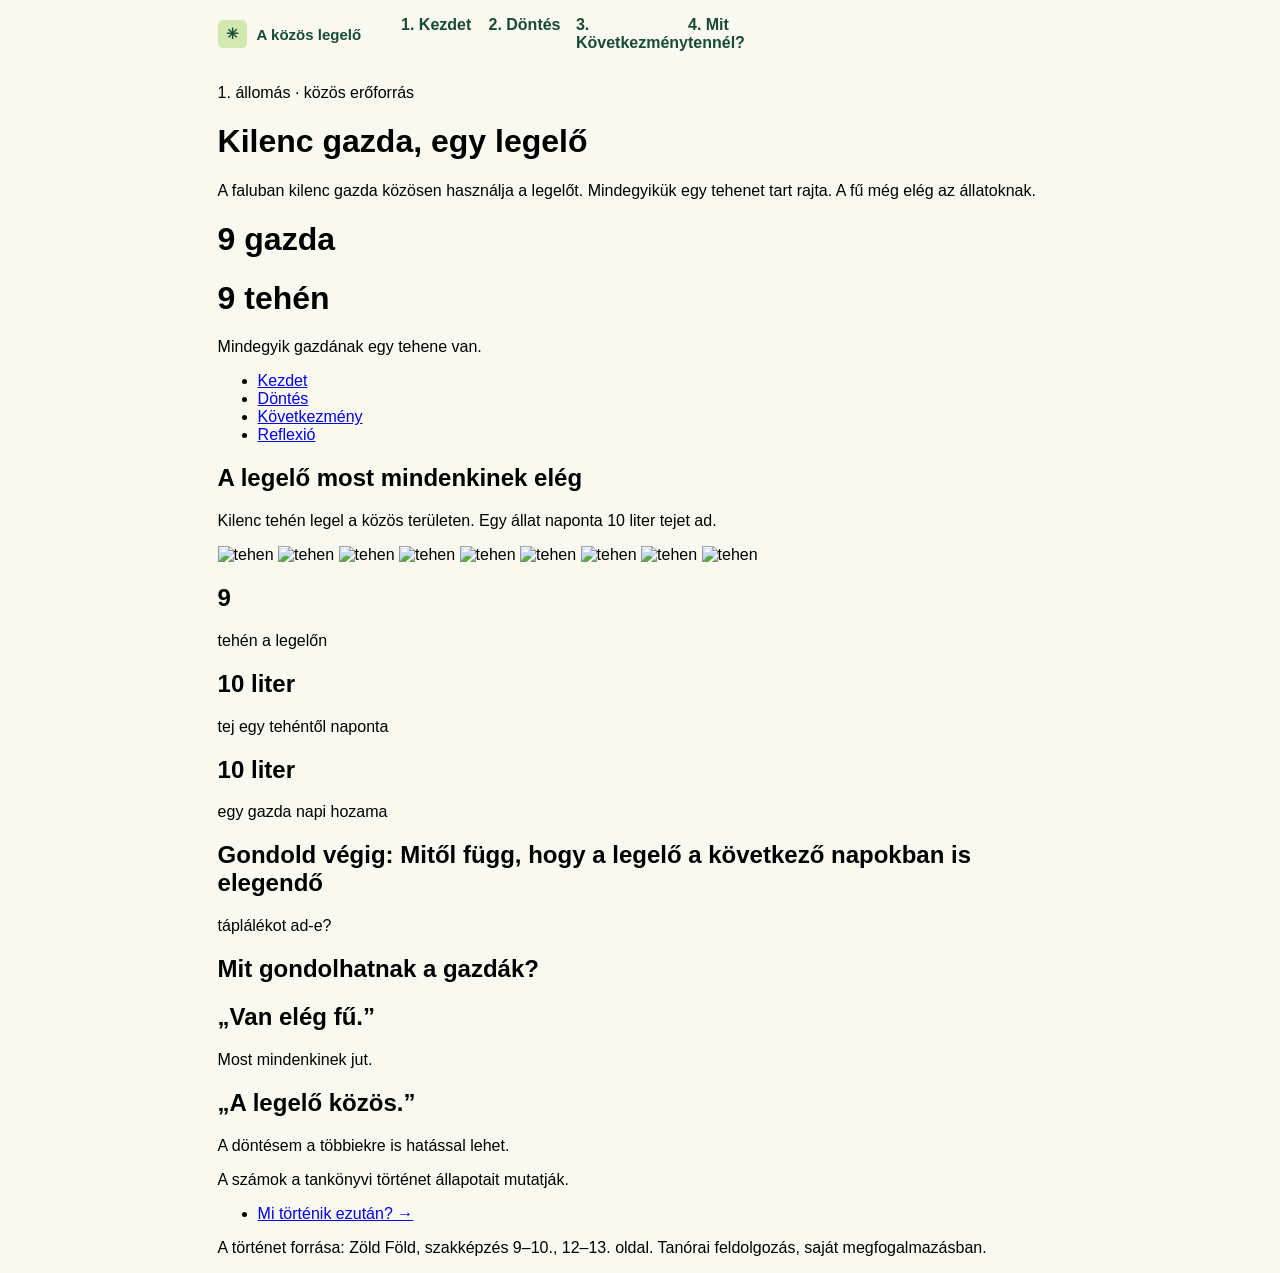
==== index.html @ 90d1ca0c "kesz orai" ====
<!DOCTYPE html>
<html lang="en">

<head>
    <meta charset="UTF-8">
    <meta name="viewport" content="width=device-width, initial-scale=1.0">
    <title>Biró Botond</title>
    <link rel="stylesheet" href="style.css">
</head>

<body>
    <main>
        <nav class="elsonav">
            <div>
                <h1>✳</h1>
                <h2>A közös legelő</h2>
            </div>
            <ul>
                <li><a href="index.html">1. Kezdet</a></li>
                <li><a href="dontes.html">2. Döntés</a></li>
                <li><a href="kovetkezmeny.html">3. Következmény</a></li>
                <li><a href="reflexio.html">4. Mit tennél?</a></li>
            </ul>
        </nav>
        <header>
            <p>1. állomás · közös erőforrás</p>
            <h1>Kilenc gazda, egy legelő</h1>
            <p>A faluban kilenc gazda közösen használja a legelőt. Mindegyikük egy tehenet tart rajta. A fű még elég az
                állatoknak.</p>
            <div>
                <h1>9 gazda</h1>
                <h1>9 tehén</h1>
                <p>Mindegyik gazdának egy tehene van.</p>
            </div>
        </header>
        <nav class="masodiknav">
            <ul>
                <li><a href="index.html">Kezdet</a></li>
                <li><a href="dontes.html">Döntés</a></li>
                <li><a href="kovetkezmeny.html">Következmény</a></li>
                <li><a href="reflexio.html">Reflexió</a></li>
            </ul>
        </nav>
        <article>
            <h1>A legelő most mindenkinek elég</h1>
            <p>Kilenc tehén legel a közös területen. Egy állat naponta 10 liter tejet ad.
            </p>
            <div>
                <img src="assets/tehen.svg" alt="tehen">
                <img src="assets/tehen.svg" alt="tehen">
                <img src="assets/tehen.svg" alt="tehen">
                <img src="assets/tehen.svg" alt="tehen">
                <img src="assets/tehen.svg" alt="tehen">
                <img src="assets/tehen.svg" alt="tehen">
                <img src="assets/tehen.svg" alt="tehen">
                <img src="assets/tehen.svg" alt="tehen">
                <img src="assets/tehen.svg" alt="tehen">
            </div>
            <div>
                <h1>9</h1>
                <p>tehén a legelőn</p>
            </div>
            <div>
                <h1>10 liter</h1>
                <p>tej egy tehéntől naponta</p>
            </div>
            <div>
                <h1>10 liter</h1>
                <p>egy gazda napi hozama</p>
            </div>
            <div>
                <h1>Gondold végig: Mitől függ, hogy a legelő a következő napokban is elegendő </h1>
                <p>táplálékot ad-e?</p>
            </div>
        </article>
        <aside>
            <h1>Mit gondolhatnak a gazdák?</h1>
            <div>
                <h1>„Van elég fű.”</h1>
                <p>Most mindenkinek jut.</p>
            </div>
            <div>
                <h1>„A legelő közös.”</h1>
                <p>A döntésem a többiekre is hatással lehet.</p>
            </div>
        </aside>
        <nav>
            <p>A számok a tankönyvi történet állapotait mutatják.</p>
            <ul>
                <li><a href="kovetkezmeny.html">Mi történik ezután? →</a></li>
            </ul>
        </nav>
        <footer>
            <p>A történet forrása: Zöld Föld, szakképzés 9–10., 12–13. oldal. Tanórai feldolgozás, saját
                megfogalmazásban.
            </p>
        </footer>
    </main>
</body>

</html>
---- style.css ----
*{
    box-sizing: border-box;
}

:root {
    --lightgreen: #D3E8B0;
    --ink: #24372d;
    --green: #2c6e50;
    --dark: #174b38;
    --mint: #e8f3df;
    --cream: #F9F9F0;
    --line: #d6e1d1;
    --orange: #d77939;
    --white: #fff;
  }

body{
    background-color: var(--cream);
    max-width: 66vw;
    margin: auto;
    font-family: "Segoe UI", Tahoma, Geneva, Verdana, sans-serif;
}

.elsonav{
    display: flex;
}

.elsonav div{
    display: flex;
    align-items: center;
    color: var(--dark);
    gap: 10px;
}

.elsonav div h1{
    background-color: var(--lightgreen);
    font-size: 15px;
    font-weight: bold;
    padding: 5px 8px 5px 8px;
    border-radius: 5px;
}

.elsonav div h2{
    font-size: 15px;
    font-weight: bold;
}

.elsonav ul{
    list-style: none;
    color: var(--dark);
    display: flex;
}

.elsonav ul li{
    flex: 0 1 300px;
}

.elsonav li a{
    text-decoration: none;
    color: var(--dark);
    font-weight: bold;
}
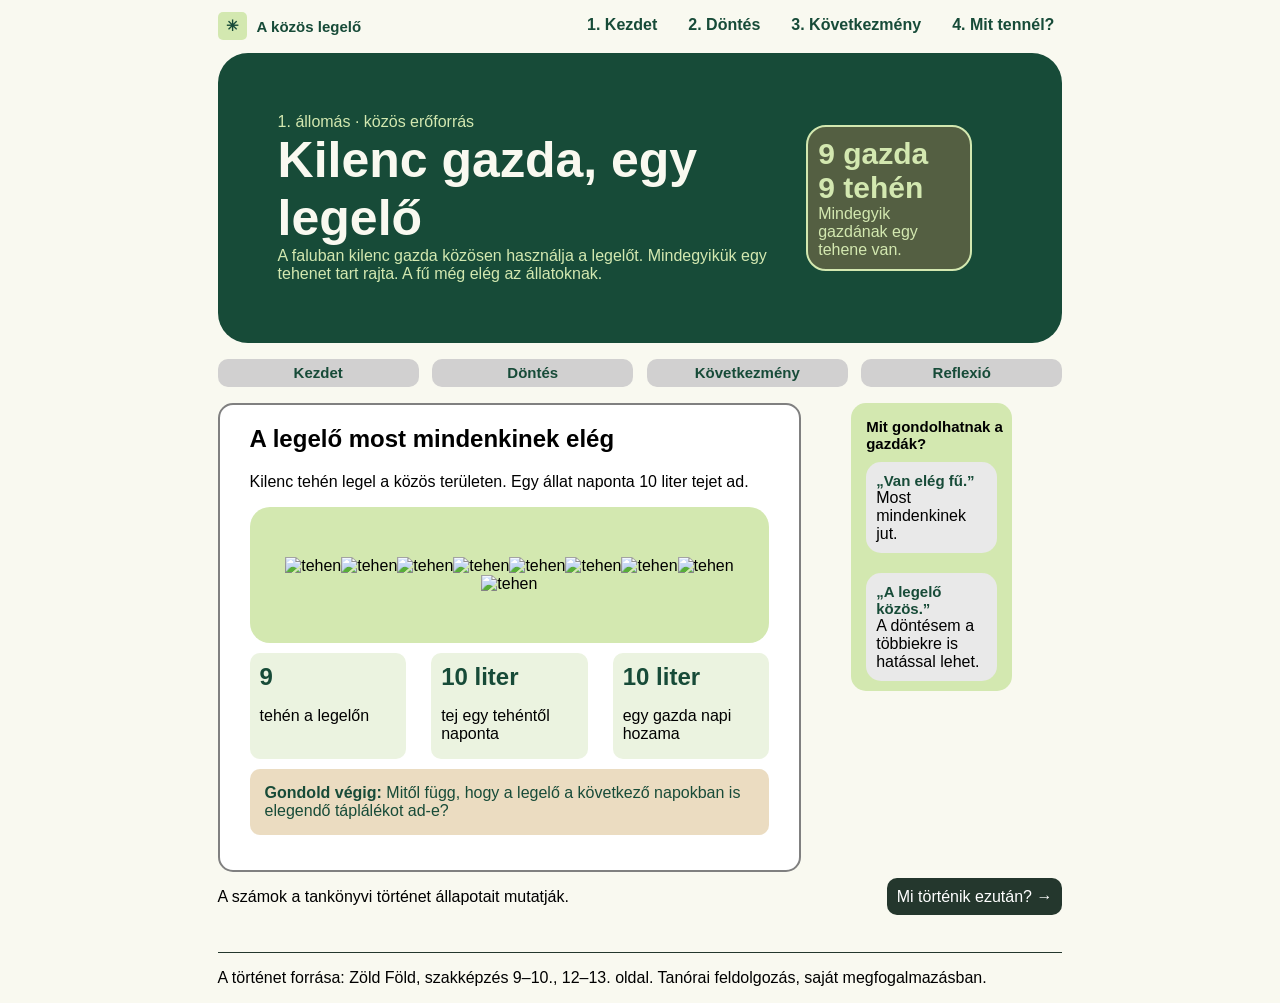
==== commit 8e28212b: "kesz az elso oldal" ====
--- a/index.html
+++ b/index.html
@@ -1,101 +1,110 @@
-<!DOCTYPE html>
+<!doctype html>
 <html lang="en">
+  <head>
+    <meta charset="UTF-8" />
+    <meta name="viewport" content="width=device-width, initial-scale=1.0" />
+    <title>Biró Botond</title>
+    <link rel="stylesheet" href="style.css" />
+  </head>
 
-<head>
-    <meta charset="UTF-8">
-    <meta name="viewport" content="width=device-width, initial-scale=1.0">
-    <title>Biró Botond</title>
-    <link rel="stylesheet" href="style.css">
-</head>
-
-<body>
+  <body>
     <main>
-        <nav class="elsonav">
+      <nav class="elsonav">
+        <div>
+          <h1>✳</h1>
+          <h2>A közös legelő</h2>
+        </div>
+        <ul>
+          <li><a href="index.html">1. Kezdet</a></li>
+          <li><a href="dontes.html">2. Döntés</a></li>
+          <li><a href="kovetkezmeny.html">3. Következmény</a></li>
+          <li><a href="reflexio.html">4. Mit tennél?</a></li>
+        </ul>
+      </nav>
+      <header>
+        <div>
+          <p>1. állomás · közös erőforrás</p>
+          <h1>Kilenc gazda, egy legelő</h1>
+          <p>
+            A faluban kilenc gazda közösen használja a legelőt. Mindegyikük egy
+            tehenet tart rajta. A fű még elég az állatoknak.
+          </p>
+        </div>
+        <div id="headerdiv">
+          <h1>9 gazda</h1>
+          <h1>9 tehén</h1>
+          <p>Mindegyik gazdának egy tehene van.</p>
+        </div>
+      </header>
+      <nav class="masodiknav">
+        <ul>
+          <li><a href="index.html">Kezdet</a></li>
+          <li><a href="dontes.html">Döntés</a></li>
+          <li><a href="kovetkezmeny.html">Következmény</a></li>
+          <li><a href="reflexio.html">Reflexió</a></li>
+        </ul>
+      </nav>
+      <div class="arplusas">
+        <article>
+          <h1>A legelő most mindenkinek elég</h1>
+          <p>
+            Kilenc tehén legel a közös területen. Egy állat naponta 10 liter
+            tejet ad.
+          </p>
+          <div class="kepek">
+            <img src="assets/tehen.svg" alt="tehen" />
+            <img src="assets/tehen.svg" alt="tehen" />
+            <img src="assets/tehen.svg" alt="tehen" />
+            <img src="assets/tehen.svg" alt="tehen" />
+            <img src="assets/tehen.svg" alt="tehen" />
+            <img src="assets/tehen.svg" alt="tehen" />
+            <img src="assets/tehen.svg" alt="tehen" />
+            <img src="assets/tehen.svg" alt="tehen" />
+            <img src="assets/tehen.svg" alt="tehen" />
+          </div>
+          <div class="szovegek">
             <div>
-                <h1>✳</h1>
-                <h2>A közös legelő</h2>
-            </div>
-            <ul>
-                <li><a href="index.html">1. Kezdet</a></li>
-                <li><a href="dontes.html">2. Döntés</a></li>
-                <li><a href="kovetkezmeny.html">3. Következmény</a></li>
-                <li><a href="reflexio.html">4. Mit tennél?</a></li>
-            </ul>
-        </nav>
-        <header>
-            <p>1. állomás · közös erőforrás</p>
-            <h1>Kilenc gazda, egy legelő</h1>
-            <p>A faluban kilenc gazda közösen használja a legelőt. Mindegyikük egy tehenet tart rajta. A fű még elég az
-                állatoknak.</p>
-            <div>
-                <h1>9 gazda</h1>
-                <h1>9 tehén</h1>
-                <p>Mindegyik gazdának egy tehene van.</p>
-            </div>
-        </header>
-        <nav class="masodiknav">
-            <ul>
-                <li><a href="index.html">Kezdet</a></li>
-                <li><a href="dontes.html">Döntés</a></li>
-                <li><a href="kovetkezmeny.html">Következmény</a></li>
-                <li><a href="reflexio.html">Reflexió</a></li>
-            </ul>
-        </nav>
-        <article>
-            <h1>A legelő most mindenkinek elég</h1>
-            <p>Kilenc tehén legel a közös területen. Egy állat naponta 10 liter tejet ad.
-            </p>
-            <div>
-                <img src="assets/tehen.svg" alt="tehen">
-                <img src="assets/tehen.svg" alt="tehen">
-                <img src="assets/tehen.svg" alt="tehen">
-                <img src="assets/tehen.svg" alt="tehen">
-                <img src="assets/tehen.svg" alt="tehen">
-                <img src="assets/tehen.svg" alt="tehen">
-                <img src="assets/tehen.svg" alt="tehen">
-                <img src="assets/tehen.svg" alt="tehen">
-                <img src="assets/tehen.svg" alt="tehen">
+              <h1>9</h1>
+              <p>tehén a legelőn</p>
             </div>
             <div>
-                <h1>9</h1>
-                <p>tehén a legelőn</p>
+              <h1>10 liter</h1>
+              <p>tej egy tehéntől naponta</p>
             </div>
             <div>
-                <h1>10 liter</h1>
-                <p>tej egy tehéntől naponta</p>
+              <h1>10 liter</h1>
+              <p>egy gazda napi hozama</p>
             </div>
-            <div>
-                <h1>10 liter</h1>
-                <p>egy gazda napi hozama</p>
-            </div>
-            <div>
-                <h1>Gondold végig: Mitől függ, hogy a legelő a következő napokban is elegendő </h1>
-                <p>táplálékot ad-e?</p>
-            </div>
+          </div>
+          <div class="gondoldvegig">
+            <p><strong>Gondold végig:</strong> Mitől függ, hogy a legelő a következő napokban is
+              elegendő táplálékot ad-e?</p>
+          </div>
         </article>
         <aside>
-            <h1>Mit gondolhatnak a gazdák?</h1>
-            <div>
-                <h1>„Van elég fű.”</h1>
-                <p>Most mindenkinek jut.</p>
-            </div>
-            <div>
-                <h1>„A legelő közös.”</h1>
-                <p>A döntésem a többiekre is hatással lehet.</p>
-            </div>
+          <h1>Mit gondolhatnak a gazdák?</h1>
+          <div>
+            <h1>„Van elég fű.”</h1>
+            <p>Most mindenkinek jut.</p>
+          </div>
+          <div>
+            <h1>„A legelő közös.”</h1>
+            <p>A döntésem a többiekre is hatással lehet.</p>
+          </div>
         </aside>
-        <nav>
-            <p>A számok a tankönyvi történet állapotait mutatják.</p>
-            <ul>
-                <li><a href="kovetkezmeny.html">Mi történik ezután? →</a></li>
-            </ul>
-        </nav>
-        <footer>
-            <p>A történet forrása: Zöld Föld, szakképzés 9–10., 12–13. oldal. Tanórai feldolgozás, saját
-                megfogalmazásban.
-            </p>
-        </footer>
+      </div>
+      <nav class="harmadiknav">
+        <p>A számok a tankönyvi történet állapotait mutatják.</p>
+        <ul>
+          <li><a href="kovetkezmeny.html">Mi történik ezután? →</a></li>
+        </ul>
+      </nav>
+      <footer>
+        <p>
+          A történet forrása: Zöld Föld, szakképzés 9–10., 12–13. oldal. Tanórai
+          feldolgozás, saját megfogalmazásban.
+        </p>
+      </footer>
     </main>
-</body>
-
-</html>+  </body>
+</html>
--- a/style.css
+++ b/style.css
@@ -23,13 +23,15 @@
 
 .elsonav{
     display: flex;
+    justify-content: space-between;
+    flex-wrap: wrap;
 }
 
 .elsonav div{
     display: flex;
     align-items: center;
     color: var(--dark);
-    gap: 10px;
+    gap: 10px
 }
 
 .elsonav div h1{
@@ -49,14 +51,216 @@
     list-style: none;
     color: var(--dark);
     display: flex;
-}
-
-.elsonav ul li{
-    flex: 0 1 300px;
+    gap: 15px;
+    flex-wrap: wrap;
 }
 
 .elsonav li a{
     text-decoration: none;
     color: var(--dark);
     font-weight: bold;
-}
+    padding: 8px;
+}
+
+.elsonav li a:hover{
+    text-decoration: none;
+    color: var(--cream);
+    font-weight: bold;
+    background-color: var(--dark);
+    padding: 8px;
+    border-radius: 30px;
+}
+
+header{
+    background-color: var(--dark);
+    border-radius: 30px;
+    display: flex;
+    align-items: center;
+    padding: 30px;
+    flex-wrap: wrap;
+}
+
+header div{
+    padding: 30px;
+    flex: 0 0 calc(75% - 30px);
+}
+
+header p, header h1 {
+    margin: 0;
+}
+
+header p{
+    color: var(--lightgreen);
+}
+
+header h1{
+    font-size: 50px;
+    color: var(--cream);
+}
+
+#headerdiv h1{
+    color: var(--lightgreen);
+    font-size: 30px;
+}
+
+#headerdiv{
+    background-color:#545f42;
+    border-radius: 20px;
+    border: var(--lightgreen) solid 2px;
+    margin-right: 15px;
+    padding: 10px;
+    flex: 0 0 calc(25% - 30px);
+}
+
+.masodiknav ul{
+    display: flex;
+    justify-content: space-between;
+    list-style: none;
+    text-align: center;
+    gap: 10px;
+    padding: 0;
+    flex-wrap: wrap;
+}
+
+.masodiknav ul li{
+    background-color:#d1d0d0;
+    flex: 0 0 calc(25% - 10px);
+    padding: 5px 0px 5px 0px;
+    border-radius: 10px;
+}
+
+.masodiknav ul li:hover{
+    background-color: var(--lightgreen);
+}
+
+.masodiknav ul li a{
+    text-decoration: none;
+    color: var(--dark);
+    font-weight: bold;
+    font-size: 15px;
+}
+
+.arplusas{
+    display: flex;
+    gap: 50px;
+}
+
+article{
+    background-color: white;
+    border: 2px grey solid;
+    border-radius: 15px;
+    padding: 0px 30px 0px 30px;
+    flex: 0 0 calc(75% - 50px);
+}
+
+aside{flex: 0 0 calc(25% - 50px);}
+
+.kepek{
+    display: flex;
+    background-color: var(--lightgreen);
+    padding: 50px 30px 50px 30px;
+    flex-wrap: wrap;
+    justify-content: center;
+    border-radius: 20px;
+}
+
+.kepek img{
+    max-width: 75px;
+}
+
+.szovegek{
+    display: flex;
+    justify-content: space-between;
+    margin-top: 10px;
+    flex-wrap: wrap;
+}
+
+.szovegek div{
+    flex: 0 0 calc(33% - 15px);
+    background-color:#ebf3e0;
+    border-radius: 10px;
+    padding: 0px 10px 0px 10px;
+    gap: 15px;
+}
+
+.szovegek h1{
+    color: var(--dark);
+    margin: 0;
+    margin-top: 10px;
+}
+
+.gondoldvegig{
+    background-color: #ebdcc1;
+    border-radius: 10px;
+    padding: 15px;
+    margin-top: 10px;
+    margin-bottom: 35px;
+}
+
+.gondoldvegig p{
+    margin: 0;
+    color: var(--dark);
+}
+
+aside{
+    display: flex;
+    flex-wrap: wrap;
+    flex-direction: column;
+    justify-content: flex-start;
+    background-color: var(--lightgreen);
+    border-radius: 15px;
+    align-self: flex-start;
+}
+
+aside h1, aside p{
+    margin: 0;
+}
+
+aside h1{
+    font-size: 15px;
+    padding: 15px 0px 0px 15px;
+}
+
+aside div{
+    background-color: #e9e9e9;
+    margin: 10px 15px 10px 15px;
+    padding: 10px;
+    border-radius: 15px;
+}
+
+aside div h1{
+    color:var(--dark);
+    padding: 0;
+}
+
+.harmadiknav{
+    display: flex;
+    justify-content: space-between;
+    border-bottom: solid var(--ink) 1px;
+    padding-bottom: 30px;
+    flex-wrap: wrap;
+}
+
+.harmadiknav ul{
+    list-style: none;
+}
+
+.harmadiknav ul li a{
+    text-decoration: none;
+    color: white;
+    background-color: var(--ink);
+    padding: 10px;
+    border-radius: 10px;
+}
+
+@media screen and (max-width:800px) {
+    .arplusas{
+        flex-wrap: wrap;
+    }
+    aside{
+        flex: 100%;
+    }
+    article{
+        flex: 100%;
+    }
+}
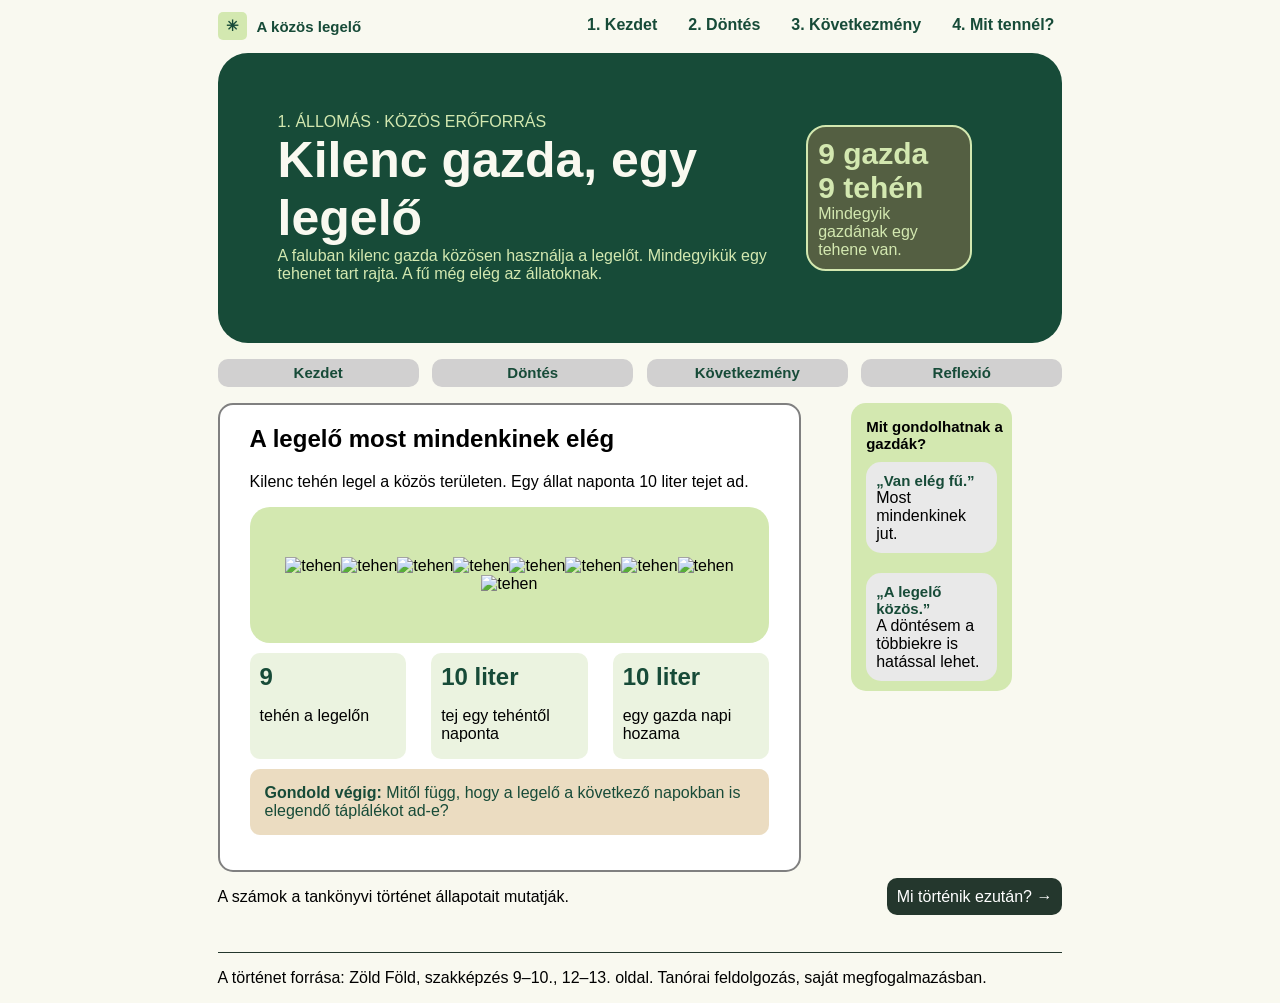
==== commit 79fa4be1: "index kész. űrlap in progress" ====
--- a/index.html
+++ b/index.html
@@ -23,7 +23,7 @@
       </nav>
       <header>
         <div>
-          <p>1. állomás · közös erőforrás</p>
+          <p id="uppercase">1. állomás · közös erőforrás</p>
           <h1>Kilenc gazda, egy legelő</h1>
           <p>
             A faluban kilenc gazda közösen használja a legelőt. Mindegyikük egy
--- a/style.css
+++ b/style.css
@@ -80,6 +80,10 @@
     flex-wrap: wrap;
 }
 
+#uppercase{
+    text-transform: uppercase;
+}
+
 header div{
     padding: 30px;
     flex: 0 0 calc(75% - 30px);
@@ -231,6 +235,10 @@
 aside div h1{
     color:var(--dark);
     padding: 0;
+}
+
+aside ul li{
+    padding-right: 10px;
 }
 
 .harmadiknav{
